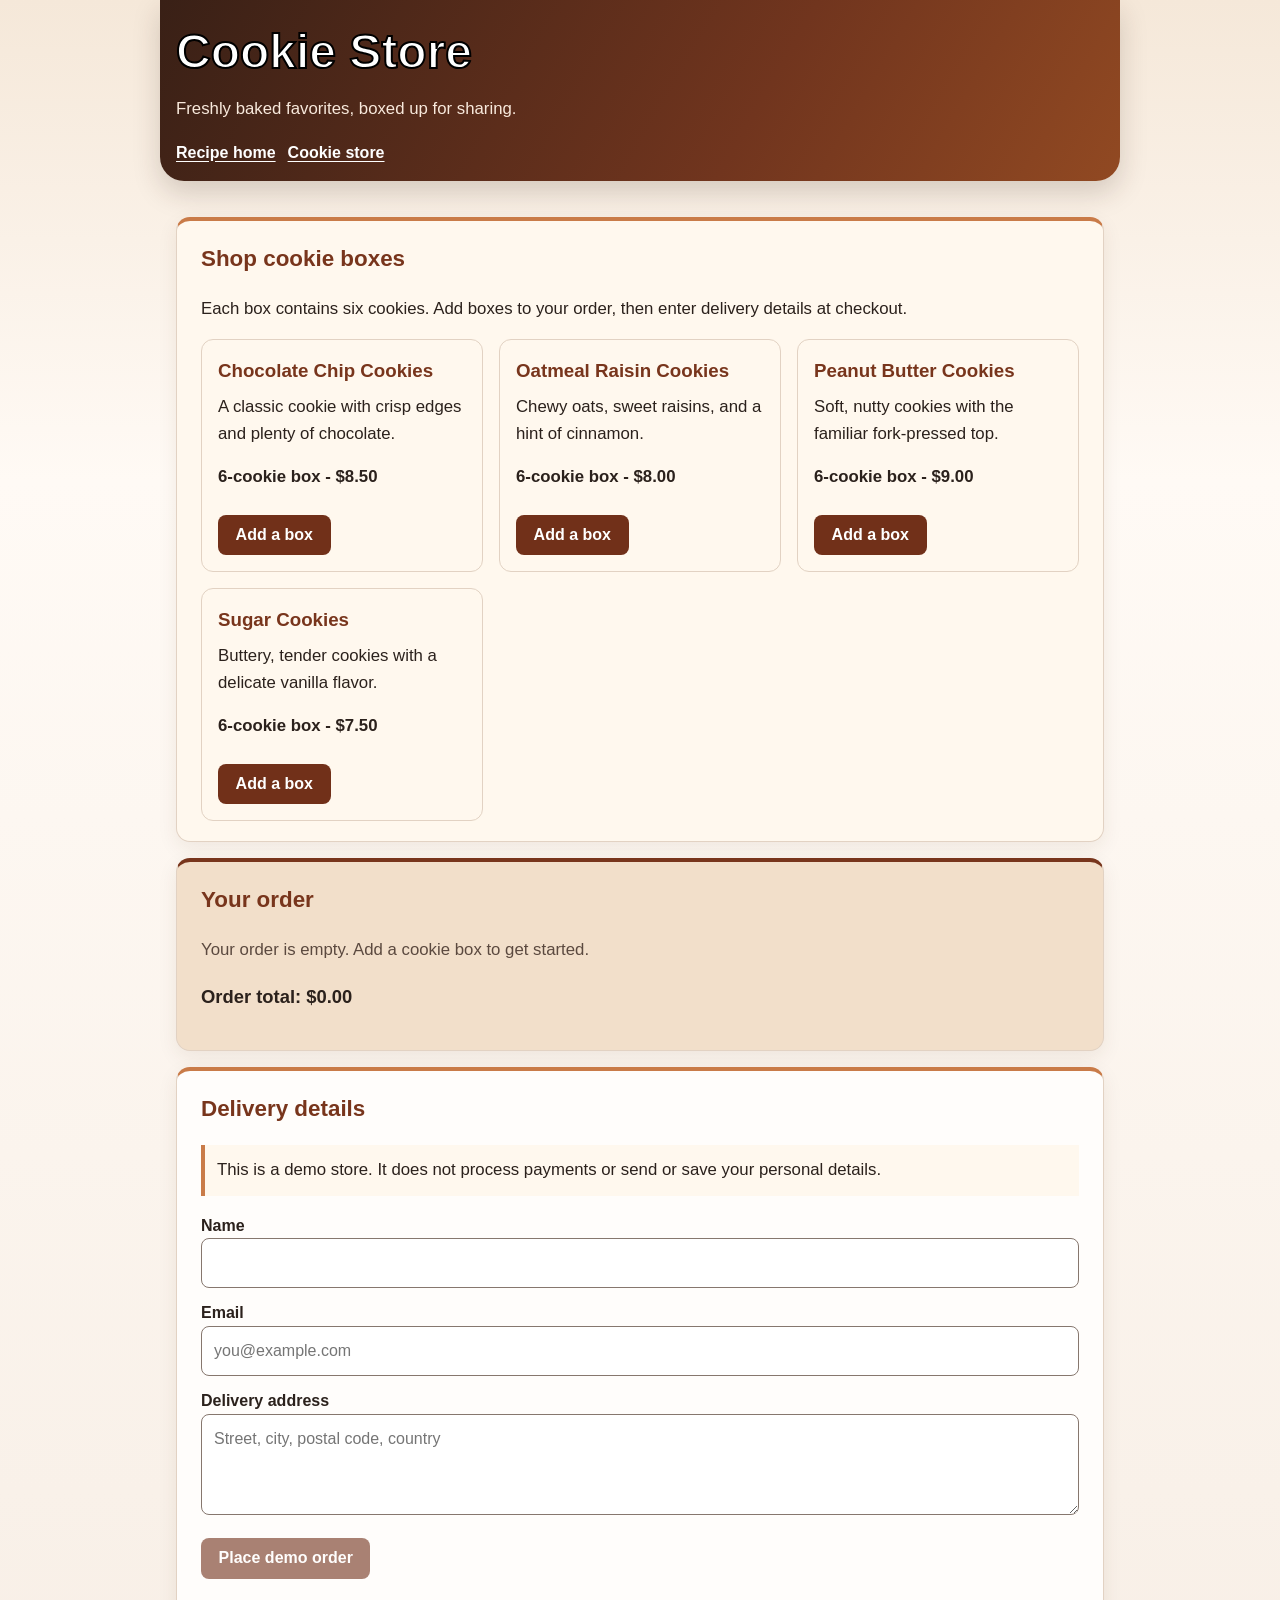
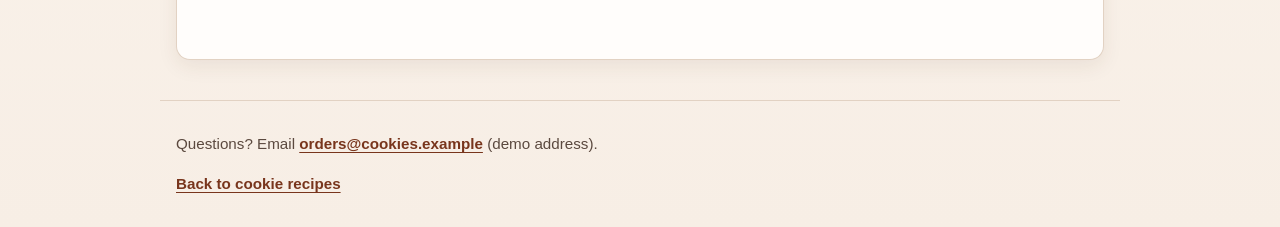
==== cookie-store.html @ 81a01068 "Added a cookie storee" ====
<!DOCTYPE html>
<html lang="en">
<head>
  <!-- Set the page encoding, responsive layout, and browser tab title. -->
  <meta charset="UTF-8">
  <meta name="viewport" content="width=device-width, initial-scale=1">
  <title>Cookie Store</title>
  <link rel="icon" href="data:,">
  <!-- Reuse the site's shared colors, cards, and controls. -->
  <link rel="stylesheet" href="style.css">
</head>
<body>
  <!-- Let keyboard users skip directly to the store content. -->
  <a class="skip-link" href="#main">Skip to the main content</a>

  <!-- Identify the store and let visitors move between pages. -->
  <header>
    <h1>Cookie Store</h1>
    <p class="note">Freshly baked favorites, boxed up for sharing.</p>
    <nav class="site-nav" aria-label="Main navigation">
      <a href="index.html">Recipe home</a>
      <a href="cookie-store.html" aria-current="page">Cookie store</a>
    </nav>
  </header>

  <!-- Show the products, current order, and demo checkout form. -->
  <main id="main">
    <!-- JavaScript fills this area with the cookie products and prices. -->
    <section class="card" aria-labelledby="products-title">
      <h2 id="products-title">Shop cookie boxes</h2>
      <p>Each box contains six cookies. Add boxes to your order, then enter delivery details at checkout.</p>
      <div id="product-list" class="store-products"></div>
    </section>

    <!-- Display selected boxes, quantity controls, and the running total. -->
    <section class="card" aria-labelledby="order-title">
      <h2 id="order-title">Your order</h2>
      <p id="cart-empty" class="note">Your order is empty. Add a cookie box to get started.</p>
      <ul id="cart-items" class="store-cart" aria-label="Items in your order" hidden></ul>
      <p id="cart-total" class="store-total">Order total: $0.00</p>
    </section>

    <!-- Collect delivery details locally; this demo does not submit them. -->
    <section class="card" aria-labelledby="checkout-title">
      <h2 id="checkout-title">Delivery details</h2>
      <p class="store-disclaimer">This is a demo store. It does not process payments or send or save your personal details.</p>
      <form id="checkout-form" class="store-form">
        <label for="customer-name">Name</label>
        <input id="customer-name" name="name" autocomplete="name" required>

        <label for="customer-email">Email</label>
        <input id="customer-email" name="email" type="email" autocomplete="email" placeholder="you@example.com" required>

        <label for="delivery-address">Delivery address</label>
        <textarea id="delivery-address" name="address" autocomplete="street-address" rows="3" placeholder="Street, city, postal code, country" required></textarea>

        <button id="place-order" type="submit" disabled>Place demo order</button>
      </form>
      <p id="checkout-status" class="status" role="status" aria-live="polite"></p>
    </section>
  </main>

  <!-- Provide a demo contact address and a return link. -->
  <footer>
    <p>Questions? Email <a href="mailto:orders@cookies.example">orders@cookies.example</a> (demo address).</p>
    <p><a href="index.html">Back to cookie recipes</a></p>
  </footer>

  <!-- Load the product catalog, cart controls, and demo checkout behavior. -->
  <script type="module" src="cookie-store.js"></script>
</body>
</html>
---- style.css ----
:root {
  --text: #2b211c;
  --muted: #5b493f;
  --accent: #78351c;
  --border: #e2d2c3;
  --ok: #1e6b3a;
  --error: #a4161a;
  --focus: #174ea6;
}

* {
  box-sizing: border-box;
}

body {
  margin: 0;
  font-family: Arial, Helvetica, sans-serif;
  color: var(--text);
  line-height: 1.6;
  background: linear-gradient(180deg, #f5e8d9 0, #fffaf5 30rem, #f7eee5 100%);
}

header,
main,
footer {
  max-width: 960px;
  margin: 0 auto;
  padding: 1rem;
}

h1 {
  margin: 0.5rem 0;
  font-size: clamp(2rem, 5vw, 3rem);
  line-height: 1.15;
  color: #fff;
  -webkit-text-stroke: 2px #000000;
}

h2 {
  margin-top: 0;
  font-size: 1.4rem;
  color: var(--accent);
}

.note,
footer {
  color: var(--muted);
}

header {
  color: #fff;
  background: linear-gradient(120deg, #392016, #71351e 62%, #914922);
  border-radius: 0 0 1.5rem 1.5rem;
  box-shadow: 0 0.75rem 1.75rem rgb(57 32 22 / 18%);
  margin-bottom: 1.25rem;
}

header .note {
  color: #f8e9dc;
}

/* Keep navigation links together and readable in the dark page header. */
.site-nav {
  display: flex;
  flex-wrap: wrap;
  gap: 0.75rem;
  margin-top: 0.75rem;
}

.site-nav a {
  color: #fff;
}

a {
  color: var(--accent);
  font-weight: 600;
  text-underline-offset: 0.18em;
}

a:hover {
  color: #51200f;
}

.card {
  background: #fffdfb;
  border: 1px solid var(--border);
  border-top: 4px solid #c97b48;
  border-radius: 14px;
  padding: 1.25rem 1.5rem;
  box-shadow: 0 0.4rem 1.25rem rgb(73 45 29 / 8%);
  transition: box-shadow 180ms ease, border-color 180ms ease;
}

.card:hover,
.card:focus-within {
  border-color: #c99a78;
  box-shadow: 0 0.65rem 1.5rem rgb(73 45 29 / 14%);
}

main > .card:first-child {
  background: #fff8ee;
}

main > .card:nth-of-type(2) {
  background: #f2dfca;
  border-top-color: var(--accent);
}

label {
  display: block;
  margin-top: 0.75rem;
  font-weight: 700;
}

#cookie-type,
#quantity {
  width: 100%;
  padding: 0.7rem 0.75rem;
  font-size: 1rem;
  color: var(--text);
  border: 1px solid #86776e;
  border-radius: 8px;
  background: #fff;
}

@supports (appearance: base-select) {
  #cookie-type {
    appearance: base-select;
  }

  #cookie-type::picker(select) {
    appearance: base-select;
    border: 1px solid #86776e;
    border-radius: 12px;
    overflow: clip;
  }
}

/* Emphasize the single instruction currently shown in the procedure card. */
.procedure-step {
  padding: 1rem;
  background: #fff8ee;
  border-left: 4px solid #c97b48;
  border-radius: 0 10px 10px 0;
}

/* Arrange product cards in responsive columns. */
.store-products {
  display: grid;
  grid-template-columns: repeat(auto-fit, minmax(min(100%, 220px), 1fr));
  gap: 1rem;
}

.store-product {
  display: flex;
  flex-direction: column;
  align-items: flex-start;
  padding: 1rem;
  background: #fff8ee;
  border: 1px solid var(--border);
  border-radius: 12px;
}

.store-product h3 {
  margin: 0;
  color: var(--accent);
}

.store-product p {
  margin: 0.5rem 0;
}

.store-product-price {
  font-weight: 700;
}

/* Style the selected order and its quantity controls. */
.store-cart {
  padding: 0;
  list-style: none;
}

.store-cart-item {
  display: flex;
  align-items: center;
  justify-content: space-between;
  gap: 1rem;
  padding: 0.75rem 0;
  border-bottom: 1px solid var(--border);
}

.store-quantity-controls {
  display: flex;
  align-items: center;
  gap: 0.5rem;
}

.store-quantity-controls button {
  min-width: 2.5rem;
  margin-top: 0;
  padding: 0.35rem 0.65rem;
}

.store-total {
  font-weight: 700;
  font-size: 1.15rem;
}

/* Visually distinguish the checkout privacy notice. */
.store-disclaimer {
  padding: 0.75rem;
  background: #fff8ee;
  border-left: 4px solid #c97b48;
}

/* Make checkout fields match the rest of the site's form controls. */
.store-form input,
.store-form textarea {
  width: 100%;
  padding: 0.7rem 0.75rem;
  color: var(--text);
  font: inherit;
  border: 1px solid #86776e;
  border-radius: 8px;
  background: #fff;
}

.store-form textarea {
  resize: vertical;
}

button:disabled {
  opacity: 0.6;
  cursor: not-allowed;
}

button {
  margin-top: 1rem;
  padding: 0.7rem 1.1rem;
  color: #fff;
  background: #713019;
  border: 0;
  border-radius: 8px;
  font-size: 1rem;
  font-weight: 700;
  cursor: pointer;
  transition: background-color 180ms ease, box-shadow 180ms ease;
}

button:hover {
  background: #51200f;
  box-shadow: 0 0.25rem 0.65rem rgb(57 32 22 / 22%);
}

button:active {
  background: #3b190e;
}

.faq-item + .faq-item {
  border-top: 1px solid var(--border);
}

.faq-item summary {
  display: flex;
  align-items: center;
  justify-content: space-between;
  gap: 1rem;
  padding: 0.9rem 0;
  cursor: pointer;
  list-style: none;
}

.faq-item summary::-webkit-details-marker {
  display: none;
}

.faq-item summary::after {
  content: '+';
  color: var(--accent);
  font-size: 1.4rem;
  font-weight: bold;
}

.faq-item[open] summary::after {
  content: '-';
}

.faq-item p {
  margin: 0 0 1rem;
}

.faq-item summary:hover {
  color: #51200f;
}

html.scroll-reveal-enabled [data-scroll-reveal] {
  opacity: 0;
  transform: translateY(1.25rem);
  transition: opacity 600ms ease, transform 600ms ease;
}

html.scroll-reveal-enabled [data-scroll-reveal].is-visible {
  opacity: 1;
  transform: translateY(0);
}

@media (prefers-reduced-motion: reduce) {
  html.scroll-reveal-enabled [data-scroll-reveal] {
    opacity: 1;
    transform: none;
    transition: none;
  }
}

.skip-link {
  position: absolute;
  left: -999px;
}

.skip-link:focus {
  left: 1rem;
  top: 1rem;
  padding: 0.5rem;
  background: #fff;
}

a:focus-visible,
button:focus-visible,
input:focus-visible,
select:focus-visible,
.faq-item summary:focus-visible {
  outline: 3px solid var(--focus);
  outline-offset: 2px;
}

.status {
  min-height: 1.6em;
  font-weight: bold;
}

.status[data-kind='loading'],
.status[data-kind='empty'] {
  color: var(--muted);
}

.status[data-kind='ok'] {
  color: var(--ok);
}

.status[data-kind='error'] {
  color: var(--error);
}

.list {
  padding-left: 1.2rem;
}

.card + .card { margin-top: 1rem; }
#question { width: 100%; max-width: 32rem; }

p {
  font-family: inherit;
  font-size: 1.05rem;
}

footer {
  margin-top: 1.5rem;
  border-top: 1px solid var(--border);
}

footer p {
  font-size: 0.95rem;
}

@media (prefers-reduced-motion: reduce) {
  .card,
  button {
    transition: none;
  }
}
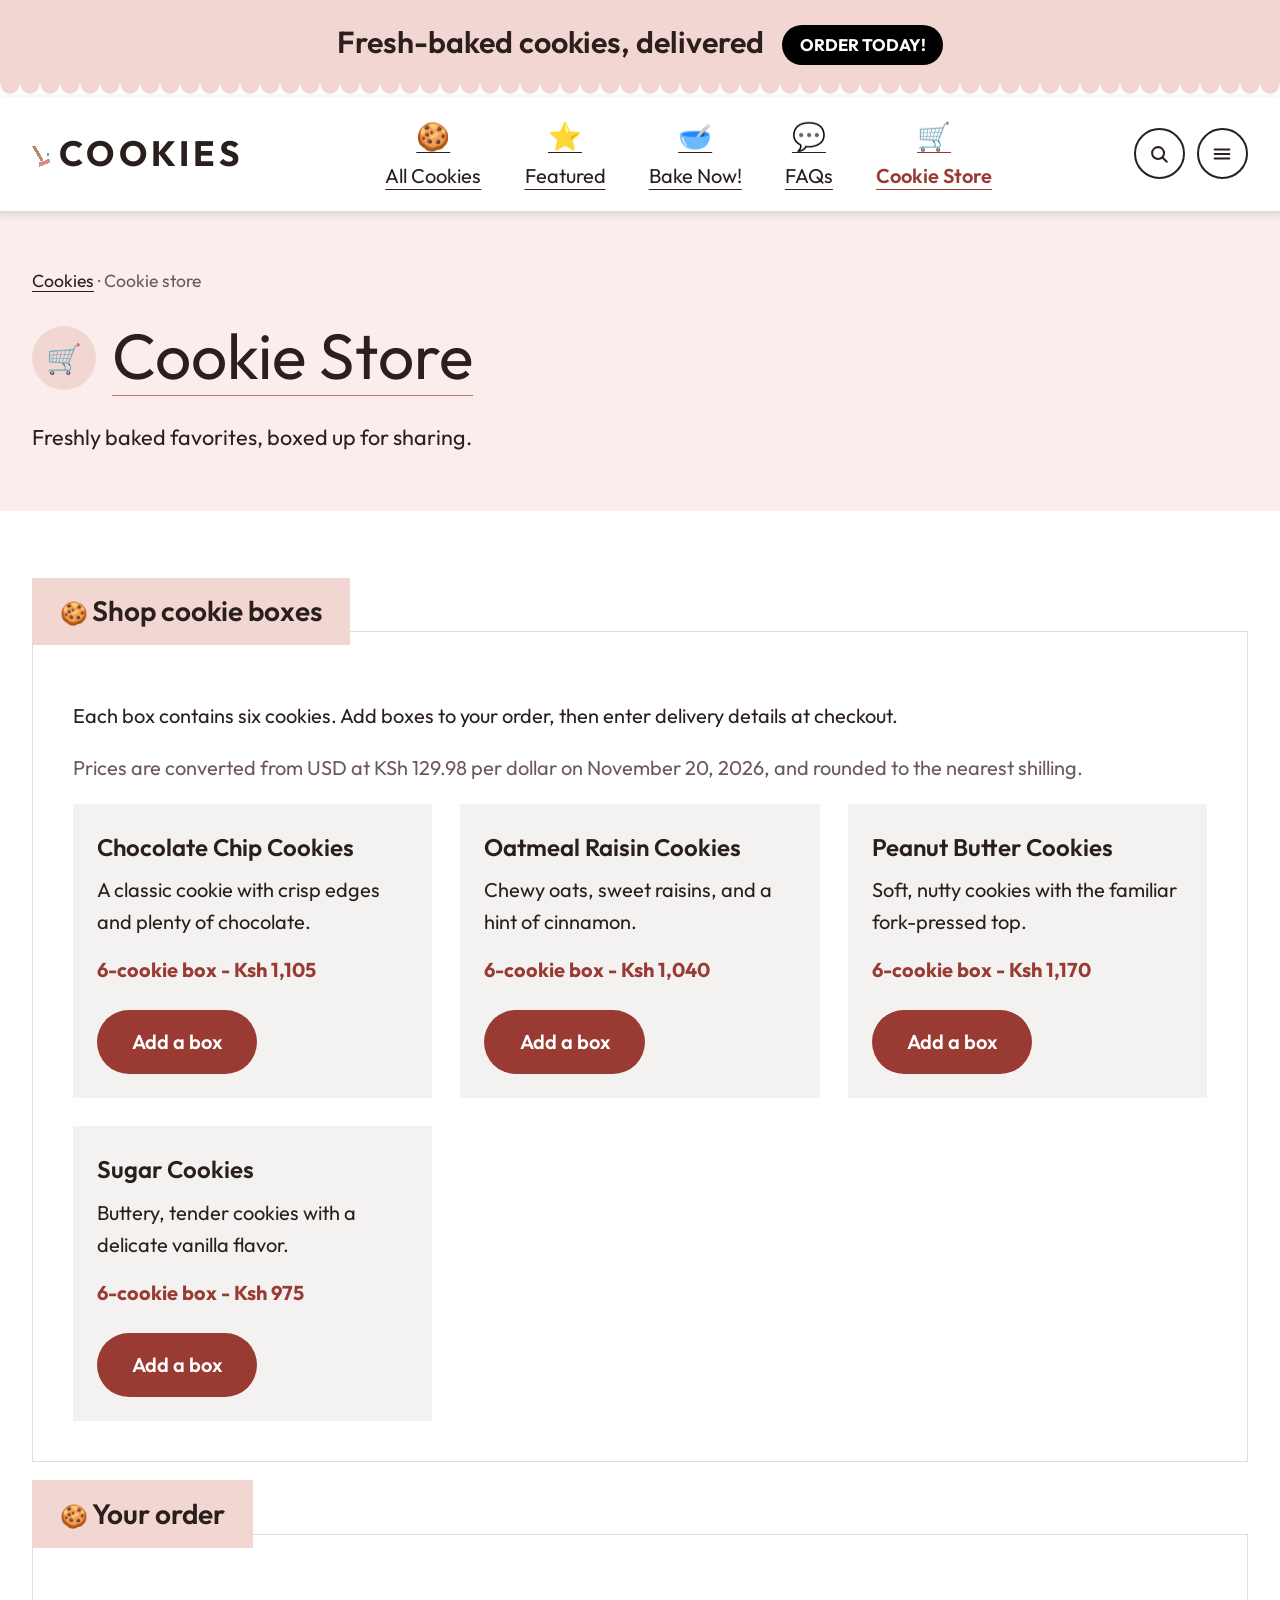
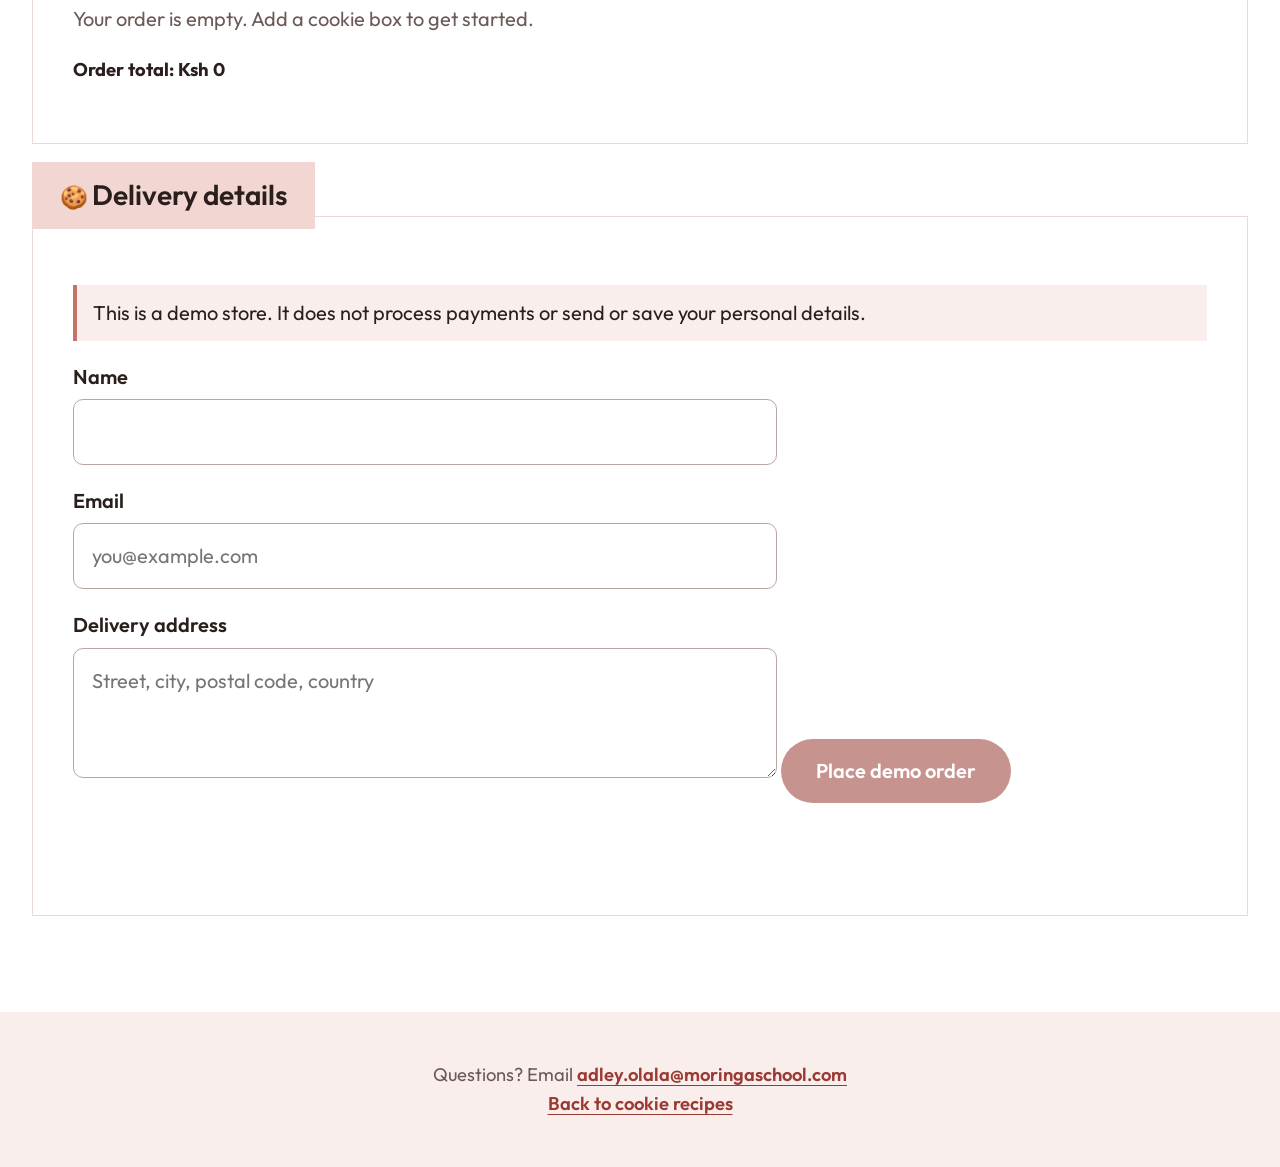
==== commit 757ef3ea: "New design" ====
--- a/cookie-store.html
+++ b/cookie-store.html
@@ -6,21 +6,56 @@
   <meta name="viewport" content="width=device-width, initial-scale=1">
   <title>Cookie Store</title>
   <link rel="icon" href="data:,">
-  <!-- Reuse the site's shared colors, cards, and controls. -->
+  <!-- Load the Outfit font and reuse the site's shared colors, cards, and controls. -->
+  <link rel="preconnect" href="https://fonts.googleapis.com">
+  <link rel="preconnect" href="https://fonts.gstatic.com" crossorigin>
+  <link href="https://fonts.googleapis.com/css2?family=Outfit:wght@400;600;700&display=swap" rel="stylesheet">
   <link rel="stylesheet" href="style.css">
 </head>
 <body>
   <!-- Let keyboard users skip directly to the store content. -->
   <a class="skip-link" href="#main">Skip to the main content</a>
 
-  <!-- Identify the store and let visitors move between pages. -->
-  <header>
-    <h1>Cookie Store</h1>
-    <p class="note">Freshly baked favorites, boxed up for sharing.</p>
-    <nav class="site-nav" aria-label="Main navigation">
-      <a href="index.html">Recipe home</a>
-      <a href="cookie-store.html" aria-current="page">Cookie store</a>
-    </nav>
+  <!-- Announce the store in a pink promo bar. -->
+  <div class="promo">
+    <span>Fresh-baked cookies, delivered</span>
+    <a href="#products-title">ORDER TODAY!</a>
+  </div>
+
+  <header class="site-header">
+    <!-- Brand, main navigation, and search/menu buttons on one bar. -->
+    <div class="topbar">
+      <a class="brand" href="index.html">COOKIES</a>
+      <ul class="nav">
+        <li class="nav-item"><a class="nav-link" href="index.html">All Cookies</a></li>
+        <li class="nav-item"><a class="nav-link" href="index.html#featured">Featured</a></li>
+        <li class="nav-item"><a class="nav-link" href="index.html#bake-now">Bake Now!</a></li>
+        <li class="nav-item"><a class="nav-link" href="index.html#faq">FAQs</a></li>
+        <li class="nav-item"><a class="nav-link active" aria-current="page" href="cookie-store.html">Cookie Store</a></li>
+      </ul>
+      <div class="icon-buttons">
+        <button class="icon-btn" type="button" aria-label="Search">
+          <svg viewBox="0 0 24 24" width="22" height="22" fill="none" stroke="currentColor" stroke-width="2.2" stroke-linecap="round" aria-hidden="true"><circle cx="11" cy="11" r="6.5"/><path d="M16 16l4.5 4.5"/></svg>
+        </button>
+        <button class="icon-btn" type="button" aria-label="Menu">
+          <svg viewBox="0 0 24 24" width="22" height="22" fill="none" stroke="currentColor" stroke-width="2.2" stroke-linecap="round" aria-hidden="true"><path d="M4 7h16M4 12h16M4 17h16"/></svg>
+        </button>
+      </div>
+    </div>
+
+    <!-- Identify the store. -->
+    <div class="hero">
+      <div class="hero-inner hero-inner--simple">
+        <div class="hero-text">
+          <p class="crumbs"><a href="index.html">Cookies</a> · Cookie store</p>
+          <div class="title-row">
+            <span class="title-icon" aria-hidden="true">🛒</span>
+            <h1>Cookie Store</h1>
+          </div>
+          <p class="note">Freshly baked favorites, boxed up for sharing.</p>
+        </div>
+      </div>
+    </div>
   </header>
 
   <!-- Show the products, current order, and demo checkout form. -->
@@ -29,6 +64,7 @@
     <section class="card" aria-labelledby="products-title">
       <h2 id="products-title">Shop cookie boxes</h2>
       <p>Each box contains six cookies. Add boxes to your order, then enter delivery details at checkout.</p>
+      <p class="note">Prices are converted from USD at KSh 129.98 per dollar on November 20, 2026, and rounded to the nearest shilling.</p>
       <div id="product-list" class="store-products"></div>
     </section>
 
@@ -37,7 +73,7 @@
       <h2 id="order-title">Your order</h2>
       <p id="cart-empty" class="note">Your order is empty. Add a cookie box to get started.</p>
       <ul id="cart-items" class="store-cart" aria-label="Items in your order" hidden></ul>
-      <p id="cart-total" class="store-total">Order total: $0.00</p>
+      <p id="cart-total" class="store-total">Order total: KSh 0</p>
     </section>
 
     <!-- Collect delivery details locally; this demo does not submit them. -->
@@ -62,11 +98,11 @@
 
   <!-- Provide a demo contact address and a return link. -->
   <footer>
-    <p>Questions? Email <a href="mailto:orders@cookies.example">orders@cookies.example</a> (demo address).</p>
+    <p>Questions? Email <a href="mailto:orders@cookies.example">adley.olala@moringaschool.com</a></p>
     <p><a href="index.html">Back to cookie recipes</a></p>
   </footer>
 
   <!-- Load the product catalog, cart controls, and demo checkout behavior. -->
   <script type="module" src="cookie-store.js"></script>
 </body>
-</html>
+</html>
--- a/style.css
+++ b/style.css
@@ -1,380 +1,507 @@
+/* ---------- Tokens ---------- */
 :root {
-  --text: #2b211c;
-  --muted: #5b493f;
-  --accent: #78351c;
-  --border: #e2d2c3;
+  --ink: #2a1f1d;
+  --muted: #6b5a57;
+  --blush: #f2d6d2;      /* promo bar + accents */
+  --blush-soft: #f9eeec; /* hero + page tint */
+  --rose: #c4736b;       /* icons, bullets */
+  --berry: #9a3b33;      /* links + headings accent */
+  --berry-dark: #6f2620;
+  --card: #f4f2f1;       /* soft grey recipe cards */
+  --line: #ead9d6;
   --ok: #1e6b3a;
   --error: #a4161a;
   --focus: #174ea6;
-}
-
-* {
-  box-sizing: border-box;
-}
+  --font: "Outfit", "Segoe UI", Arial, sans-serif;
+}
+
+* { box-sizing: border-box; }
+html { scroll-behavior: smooth; scroll-padding-top: 6rem; }
 
 body {
   margin: 0;
-  font-family: Arial, Helvetica, sans-serif;
-  color: var(--text);
+  font-family: var(--font);
+  font-size: 1.25rem;
   line-height: 1.6;
-  background: linear-gradient(180deg, #f5e8d9 0, #fffaf5 30rem, #f7eee5 100%);
-}
-
-header,
-main,
-footer {
-  max-width: 960px;
+  color: var(--ink);
+  background: #fff;
+}
+
+p { font-family: inherit; font-size: 1.25rem; }
+a { color: var(--berry); font-weight: 600; text-underline-offset: 0.2em; }
+a:hover { color: var(--berry-dark); }
+
+/* ---------- Promo bar with scalloped edge ---------- */
+.promo {
+  position: relative;
+  padding: 1.1rem 1rem 1.9rem;
+  text-align: center;
+  background: var(--blush);
+  font-size: 1.9rem;
+  font-weight: 600;
+}
+.promo::after {
+  content: "";
+  position: absolute;
+  left: 0; right: 0; bottom: -1px;
+  height: 14px;
+  background:
+    radial-gradient(circle at 10px 0, transparent 9px, #fff 10px) 0 0 / 20px 14px repeat-x;
+}
+.promo span { margin-right: 0.75rem; }
+.promo a {
+  display: inline-block;
+  padding: 0.4rem 1.1rem;
+  color: #fff;
+  background: #000;
+  border-radius: 999px;
+  font-size: 1.05rem;
+  font-weight: 700;
+  text-decoration: none;
+  vertical-align: middle;
+}
+.promo a:hover { background: var(--berry-dark); color: #fff; }
+
+/* ---------- Header + navigation ---------- */
+.site-header { background: #fff; }
+.site-header .topbar { position: relative; }
+
+.topbar {
+  display: flex;
+  align-items: center;
+  justify-content: space-between;
+  gap: 1.5rem;
+  flex-wrap: wrap;
+  max-width: 1500px;
   margin: 0 auto;
-  padding: 1rem;
-}
-
-h1 {
-  margin: 0.5rem 0;
-  font-size: clamp(2rem, 5vw, 3rem);
-  line-height: 1.15;
-  color: #fff;
-  -webkit-text-stroke: 2px #000000;
-}
-
-h2 {
-  margin-top: 0;
-  font-size: 1.4rem;
-  color: var(--accent);
-}
-
-.note,
-footer {
-  color: var(--muted);
-}
-
-header {
-  color: #fff;
-  background: linear-gradient(120deg, #392016, #71351e 62%, #914922);
-  border-radius: 0 0 1.5rem 1.5rem;
-  box-shadow: 0 0.75rem 1.75rem rgb(57 32 22 / 18%);
-  margin-bottom: 1.25rem;
-}
-
-header .note {
-  color: #f8e9dc;
-}
-
-/* Keep navigation links together and readable in the dark page header. */
-.site-nav {
+  padding: 1.1rem 2rem;
+}
+
+.brand {
+  font-size: 2.2rem;
+  font-weight: 700;
+  letter-spacing: 0.12em;
+  color: var(--ink);
+  text-decoration: none;
+  white-space: nowrap;
+}
+.brand::before {
+  content: "";
+  display: inline-block;
+  width: 1.1rem; height: 1.6rem;
+  margin-right: 0.6rem;
+  vertical-align: -0.3rem;
+  background:
+    linear-gradient(60deg, transparent 44%, #b98a62 44% 62%, transparent 62%) 0 0 / 60% 60% no-repeat,
+    linear-gradient(-20deg, transparent 40%, #d98c85 40% 60%, transparent 60%) 100% 100% / 60% 70% no-repeat,
+    linear-gradient(0deg, transparent 20%, #5ab0a8 20% 40%, transparent 40%) 100% 0 / 12% 50% no-repeat;
+}
+.brand:hover { color: var(--berry); }
+
+.site-header .nav {
   display: flex;
   flex-wrap: wrap;
-  gap: 0.75rem;
-  margin-top: 0.75rem;
-}
-
-.site-nav a {
-  color: #fff;
-}
-
-a {
-  color: var(--accent);
+  align-items: center;
+  gap: 0.5rem 2.5rem;
+  margin: 0;
+  padding: 0;
+  list-style: none;
+}
+.site-header .nav .nav-item { margin: 0; }
+.site-header .nav .nav-link {
+  display: block;
+  padding: 0.25rem 0.1rem;
+  color: var(--ink);
+  font-size: 1.25rem;
+  font-weight: 400;
+  text-decoration: underline;
+  text-decoration-thickness: 1px;
+  text-underline-offset: 0.3em;
+}
+.site-header .nav .nav-link:hover,
+.site-header .nav .nav-link.active {
+  color: var(--berry);
   font-weight: 600;
-  text-underline-offset: 0.18em;
-}
-
-a:hover {
-  color: #51200f;
-}
-
+}
+/* small round icon above each link, like a category tab */
+.site-header .nav .nav-link::before {
+  display: block;
+  margin-bottom: 0.1rem;
+  text-align: center;
+  font-size: 1.7rem;
+  text-decoration: none;
+}
+.site-header .nav li:nth-child(1) .nav-link::before { content: "🍪"; }
+.site-header .nav li:nth-child(2) .nav-link::before { content: "⭐"; }
+.site-header .nav li:nth-child(3) .nav-link::before { content: "🥣"; }
+.site-header .nav li:nth-child(4) .nav-link::before { content: "💬"; }
+
+
+/* ---------- Hero ---------- */
+.hero {
+  background: var(--blush-soft);
+  box-shadow: inset 0 0.6rem 0.8rem -0.6rem rgb(0 0 0 / 8%);
+}
+.hero-inner {
+  display: grid;
+  grid-template-columns: 1.15fr 1fr;
+  align-items: center;
+  gap: 3rem;
+  max-width: 1500px;
+  margin: 0 auto;
+  padding: 3.5rem 2rem 4.5rem;
+  text-align: left;
+}
+
+.crumbs { margin: 0 0 1.5rem; font-size: 1.1rem; color: var(--muted); }
+.crumbs a { color: var(--ink); font-weight: 400; }
+
+h1 {
+  display: inline-block;
+  margin: 0 0 1.5rem;
+  padding-bottom: 0.2rem;
+  font-size: clamp(2.6rem, 5vw, 4rem);
+  font-weight: 400;
+  line-height: 1.15;
+  color: var(--ink);
+  border-bottom: 1px solid var(--rose);
+  -webkit-text-stroke: 0;
+}
+.hero .note { max-width: 46rem; margin: 0; font-size: 1.35rem; color: var(--ink); }
+
+
+/* ---------- Main content ---------- */
+main {
+  max-width: 1500px;
+  margin: 0 auto;
+  padding: 3rem 2rem 1rem;
+}
+
+h2 {
+  margin: 0 0 0.75rem;
+  font-size: 2rem;
+  font-weight: 600;
+  color: var(--ink);
+}
+.note { color: var(--muted); }
+
+/* Section card with a pink "tab" title, like the Most Popular block */
 .card {
-  background: #fffdfb;
-  border: 1px solid var(--border);
-  border-top: 4px solid #c97b48;
-  border-radius: 14px;
-  padding: 1.25rem 1.5rem;
-  box-shadow: 0 0.4rem 1.25rem rgb(73 45 29 / 8%);
-  transition: box-shadow 180ms ease, border-color 180ms ease;
-}
-
-.card:hover,
-.card:focus-within {
-  border-color: #c99a78;
-  box-shadow: 0 0.65rem 1.5rem rgb(73 45 29 / 14%);
-}
-
-main > .card:first-child {
-  background: #fff8ee;
-}
-
-main > .card:nth-of-type(2) {
-  background: #f2dfca;
-  border-top-color: var(--accent);
-}
-
-label {
+  position: relative;
+  margin-top: 4.5rem;
+  padding: 3rem 2.5rem 2.5rem;
+  background: #fff;
+  border: 1px solid var(--line);
+}
+.card > h2:first-child {
+  position: absolute;
+  left: -1px;
+  top: -3.4rem;
+  margin: 0;
+  padding: 0.7rem 1.75rem;
+  background: var(--blush);
+  font-size: 1.75rem;
+}
+.card > h2:first-child::before { content: "🍪 "; font-size: 1.4rem; }
+.card:hover, .card:focus-within { border-color: #d9aaa4; }
+
+#welcome { background: var(--blush-soft); }
+#featured p { max-width: 60rem; }
+
+/* ---------- Items list: tiles like recipe cards ---------- */
+.list {
+  margin: 1rem 0 0;
+  padding: 0;
+  list-style: none;
+  display: grid;
+  grid-template-columns: repeat(auto-fill, minmax(260px, 1fr));
+  gap: 1.75rem;
+}
+.list > li {
   display: block;
-  margin-top: 0.75rem;
-  font-weight: 700;
-}
+  min-height: 12rem;
+  padding: 7.5rem 1.5rem 1.5rem;
+  background: linear-gradient(180deg, #ecc9a0 0 6.5rem, var(--card) 6.5rem);
+  font-size: 1.4rem;
+  line-height: 1.3;
+}
+.list > li::before { content: none; }
+
+/* ---------- Forms ---------- */
+label { display: block; margin-top: 1.25rem; margin-bottom: 0.4rem; font-size: 1.25rem; font-weight: 600; }
 
 #cookie-type,
-#quantity {
+#quantity,
+.store-form input,
+.store-form textarea {
   width: 100%;
-  padding: 0.7rem 0.75rem;
-  font-size: 1rem;
-  color: var(--text);
-  border: 1px solid #86776e;
-  border-radius: 8px;
+  max-width: 44rem;
+  padding: 1rem 1.1rem;
+  font: inherit;
+  color: var(--ink);
   background: #fff;
-}
+  border: 1px solid #b9a7a3;
+  border-radius: 10px;
+}
+.store-form textarea { resize: vertical; }
 
 @supports (appearance: base-select) {
-  #cookie-type {
-    appearance: base-select;
-  }
-
+  #cookie-type { appearance: base-select; }
   #cookie-type::picker(select) {
     appearance: base-select;
-    border: 1px solid #86776e;
+    border: 1px solid #b9a7a3;
     border-radius: 12px;
     overflow: clip;
   }
 }
 
-/* Emphasize the single instruction currently shown in the procedure card. */
+button {
+  margin-top: 1rem;
+  padding: 1rem 2.2rem;
+  font: inherit;
+  font-size: 1.25rem;
+  font-weight: 600;
+  color: #fff;
+  background: var(--berry);
+  border: 0;
+  border-radius: 999px;
+  cursor: pointer;
+  transition: background-color 160ms ease;
+}
+button:hover { background: var(--berry-dark); }
+button:active { background: #54191a; }
+button:disabled { opacity: 0.55; cursor: not-allowed; }
+
+/* ---------- Procedure ---------- */
 .procedure-step {
-  padding: 1rem;
-  background: #fff8ee;
-  border-left: 4px solid #c97b48;
-  border-radius: 0 10px 10px 0;
-}
-
-/* Arrange product cards in responsive columns. */
+  padding: 1.5rem 2rem;
+  font-size: 1.4rem;
+  background: var(--card);
+  border-left: 4px solid var(--rose);
+  border-radius: 0 12px 12px 0;
+}
+
+/* ---------- FAQ ---------- */
+.faq-item + .faq-item { border-top: 1px solid var(--line); }
+.faq-item summary {
+  display: flex;
+  align-items: center;
+  justify-content: space-between;
+  gap: 1rem;
+  padding: 1.3rem 0;
+  font-size: 1.35rem;
+  cursor: pointer;
+  list-style: none;
+}
+.faq-item summary::-webkit-details-marker { display: none; }
+.faq-item summary::after { content: "+"; color: var(--berry); font-size: 1.5rem; }
+.faq-item[open] summary::after { content: "–"; }
+.faq-item summary:hover { color: var(--berry); }
+.faq-item p { margin: 0 0 1rem; }
+
+/* ---------- Store (cookie-store.html) ---------- */
 .store-products {
   display: grid;
-  grid-template-columns: repeat(auto-fit, minmax(min(100%, 220px), 1fr));
-  gap: 1rem;
-}
-
+  grid-template-columns: repeat(auto-fit, minmax(min(100%, 280px), 1fr));
+  gap: 1.75rem;
+}
 .store-product {
   display: flex;
   flex-direction: column;
   align-items: flex-start;
-  padding: 1rem;
-  background: #fff8ee;
-  border: 1px solid var(--border);
-  border-radius: 12px;
-}
-
-.store-product h3 {
-  margin: 0;
-  color: var(--accent);
-}
-
-.store-product p {
-  margin: 0.5rem 0;
-}
-
-.store-product-price {
-  font-weight: 700;
-}
-
-/* Style the selected order and its quantity controls. */
-.store-cart {
-  padding: 0;
-  list-style: none;
-}
-
+  padding: 1.5rem;
+  background: var(--card);
+}
+.store-product h3 { margin: 0; font-size: 1.5rem; font-weight: 600; }
+.store-product p { margin: 0.5rem 0; }
+.store-product-price { font-weight: 700; color: var(--berry); }
+.store-cart { padding: 0; list-style: none; }
 .store-cart-item {
   display: flex;
   align-items: center;
   justify-content: space-between;
   gap: 1rem;
   padding: 0.75rem 0;
-  border-bottom: 1px solid var(--border);
-}
-
-.store-quantity-controls {
-  display: flex;
-  align-items: center;
-  gap: 0.5rem;
-}
-
-.store-quantity-controls button {
-  min-width: 2.5rem;
-  margin-top: 0;
-  padding: 0.35rem 0.65rem;
-}
-
-.store-total {
-  font-weight: 700;
-  font-size: 1.15rem;
-}
-
-/* Visually distinguish the checkout privacy notice. */
+  border-bottom: 1px solid var(--line);
+}
+.store-quantity-controls { display: flex; align-items: center; gap: 0.5rem; }
+.store-quantity-controls button { min-width: 2.5rem; margin-top: 0; padding: 0.35rem 0.7rem; }
+.store-total { font-weight: 700; font-size: 1.15rem; }
 .store-disclaimer {
-  padding: 0.75rem;
-  background: #fff8ee;
-  border-left: 4px solid #c97b48;
-}
-
-/* Make checkout fields match the rest of the site's form controls. */
-.store-form input,
-.store-form textarea {
-  width: 100%;
-  padding: 0.7rem 0.75rem;
-  color: var(--text);
-  font: inherit;
-  border: 1px solid #86776e;
-  border-radius: 8px;
-  background: #fff;
-}
-
-.store-form textarea {
-  resize: vertical;
-}
-
-button:disabled {
-  opacity: 0.6;
-  cursor: not-allowed;
-}
-
-button {
-  margin-top: 1rem;
-  padding: 0.7rem 1.1rem;
-  color: #fff;
-  background: #713019;
-  border: 0;
-  border-radius: 8px;
-  font-size: 1rem;
-  font-weight: 700;
-  cursor: pointer;
-  transition: background-color 180ms ease, box-shadow 180ms ease;
-}
-
-button:hover {
-  background: #51200f;
-  box-shadow: 0 0.25rem 0.65rem rgb(57 32 22 / 22%);
-}
-
-button:active {
-  background: #3b190e;
-}
-
-.faq-item + .faq-item {
-  border-top: 1px solid var(--border);
-}
-
-.faq-item summary {
-  display: flex;
-  align-items: center;
-  justify-content: space-between;
-  gap: 1rem;
-  padding: 0.9rem 0;
-  cursor: pointer;
-  list-style: none;
-}
-
-.faq-item summary::-webkit-details-marker {
-  display: none;
-}
-
-.faq-item summary::after {
-  content: '+';
-  color: var(--accent);
-  font-size: 1.4rem;
-  font-weight: bold;
-}
-
-.faq-item[open] summary::after {
-  content: '-';
-}
-
-.faq-item p {
-  margin: 0 0 1rem;
-}
-
-.faq-item summary:hover {
-  color: #51200f;
+  padding: 0.75rem 1rem;
+  background: var(--blush-soft);
+  border-left: 4px solid var(--rose);
+}
+
+/* ---------- Status messages ---------- */
+.status { min-height: 1.6em; font-weight: 600; }
+.status[data-kind="loading"],
+.status[data-kind="empty"] { color: var(--muted); }
+.status[data-kind="ok"] { color: var(--ok); }
+.status[data-kind="error"] { color: var(--error); }
+
+/* ---------- Footer ---------- */
+footer {
+  margin-top: 5rem;
+  padding: 3rem 2rem;
+  text-align: center;
+  color: var(--muted);
+  background: var(--blush-soft);
+}
+footer p { margin: 0; font-size: 1.15rem; }
+
+/* ---------- Accessibility + motion ---------- */
+.skip-link { position: absolute; left: -999px; }
+.skip-link:focus { left: 1rem; top: 1rem; z-index: 10; padding: 0.5rem; background: #fff; }
+
+a:focus-visible, button:focus-visible, input:focus-visible,
+select:focus-visible, textarea:focus-visible, .faq-item summary:focus-visible {
+  outline: 3px solid var(--focus);
+  outline-offset: 2px;
 }
 
 html.scroll-reveal-enabled [data-scroll-reveal] {
   opacity: 0;
-  transform: translateY(1.25rem);
-  transition: opacity 600ms ease, transform 600ms ease;
-}
-
-html.scroll-reveal-enabled [data-scroll-reveal].is-visible {
-  opacity: 1;
-  transform: translateY(0);
-}
+  transform: translateY(1rem);
+  transition: opacity 500ms ease, transform 500ms ease;
+}
+html.scroll-reveal-enabled [data-scroll-reveal].is-visible { opacity: 1; transform: none; }
 
 @media (prefers-reduced-motion: reduce) {
-  html.scroll-reveal-enabled [data-scroll-reveal] {
-    opacity: 1;
-    transform: none;
-    transition: none;
-  }
-}
-
-.skip-link {
-  position: absolute;
-  left: -999px;
-}
-
-.skip-link:focus {
-  left: 1rem;
-  top: 1rem;
-  padding: 0.5rem;
+  html { scroll-behavior: auto; }
+  html.scroll-reveal-enabled [data-scroll-reveal] { opacity: 1; transform: none; transition: none; }
+  button { transition: none; }
+}
+
+/* ---------- Responsive ---------- */
+@media (max-width: 820px) {
+  .hero-inner { grid-template-columns: 1fr; padding: 2.5rem 1.25rem 3.5rem; }
+  .hero-photo { order: -1; }
+  main { padding-inline: 1.25rem; }
+  .card { padding: 2.5rem 1.25rem 1.5rem; }
+  .promo { font-size: 1.3rem; }
+  .topbar { justify-content: center; }
+  .site-header .nav { justify-content: center; }
+}
+
+/* ---------- Most Popular Cookies row ---------- */
+.popular { padding: 2.25rem 1.75rem 1.75rem; }
+.popular-grid {
+  display: grid;
+  grid-template-columns: repeat(6, minmax(0, 1fr));
+  gap: 1.5rem;
+  margin: 0;
+  padding: 0;
+  list-style: none;
+}
+.popular-card {
+  display: flex;
+  flex-direction: column;
+  height: 100%;
+  color: var(--ink);
+  background: var(--card);
+  font-weight: 400;
+  text-decoration: none;
+}
+.popular-card:hover .popular-title { color: var(--berry); }
+.popular-img {
+  display: block;
+  width: 100%;
+  aspect-ratio: 176 / 264;   /* tall portrait photo, like the reference */
+  background: #e8e2e0;       /* blank area: fill with your own photo */
+  overflow: hidden;
+}
+.popular-card img {
+  display: block;
+  width: 100%;
+  aspect-ratio: 176 / 264;
+  object-fit: cover;
+}
+.popular-card img + .popular-img { display: none; }
+.popular-title {
+  padding: 1.25rem 1.25rem 1.75rem;
+  font-size: 1.55rem;
+  font-weight: 400;
+  line-height: 1.25;
+}
+
+@media (max-width: 1250px) {
+  .popular-grid { grid-template-columns: repeat(3, minmax(0, 1fr)); }
+}
+@media (max-width: 640px) {
+  .popular-grid { grid-template-columns: repeat(2, minmax(0, 1fr)); gap: 1rem; }
+  .popular-title { font-size: 1.2rem; padding: 1rem; }
+}
+
+/* ---------- One-bar header: nav + round icon buttons ---------- */
+/* Full-width, non-sticky header (overrides any narrow header/footer/main rules in practice.css). */
+header.site-header {
+  position: static;
+  width: 100%;
+  max-width: none;
+  margin: 0;
+  padding: 0;
+  border: 0;
+  border-radius: 0;
+  box-shadow: none;
+  background: transparent;
+}
+footer { max-width: none; width: 100%; margin-left: 0; margin-right: 0; }
+.site-header .topbar {
+  max-width: none;
+  padding: 0.9rem max(2rem, calc((100% - 1500px) / 2 + 2rem));
   background: #fff;
-}
-
-a:focus-visible,
-button:focus-visible,
-input:focus-visible,
-select:focus-visible,
-.faq-item summary:focus-visible {
-  outline: 3px solid var(--focus);
-  outline-offset: 2px;
-}
-
-.status {
-  min-height: 1.6em;
-  font-weight: bold;
-}
-
-.status[data-kind='loading'],
-.status[data-kind='empty'] {
-  color: var(--muted);
-}
-
-.status[data-kind='ok'] {
-  color: var(--ok);
-}
-
-.status[data-kind='error'] {
-  color: var(--error);
-}
-
-.list {
-  padding-left: 1.2rem;
-}
-
-.card + .card { margin-top: 1rem; }
-#question { width: 100%; max-width: 32rem; }
-
-p {
-  font-family: inherit;
-  font-size: 1.05rem;
-}
-
-footer {
-  margin-top: 1.5rem;
-  border-top: 1px solid var(--border);
-}
-
-footer p {
-  font-size: 0.95rem;
-}
-
-@media (prefers-reduced-motion: reduce) {
-  .card,
-  button {
-    transition: none;
-  }
-}+  box-shadow: 0 2px 10px rgb(60 30 25 / 10%);
+}
+.icon-buttons { display: flex; gap: 0.75rem; }
+.icon-btn {
+  display: grid;
+  place-items: center;
+  width: 3.2rem;
+  height: 3.2rem;
+  margin: 0;
+  padding: 0;
+  color: var(--ink);
+  background: #fff;
+  border: 2px solid var(--ink);
+  border-radius: 50%;
+}
+.icon-btn:hover { color: #fff; background: var(--ink); }
+.site-header .nav li:nth-child(5) .nav-link::before { content: "🛒"; }
+
+/* ---------- Hero title row + tilted photo frame ---------- */
+.title-row { display: flex; align-items: center; gap: 1rem; margin-bottom: 1.5rem; }
+.title-row h1 { margin: 0; }
+.title-icon {
+  display: grid;
+  place-items: center;
+  flex: none;
+  width: 4rem;
+  height: 4rem;
+  font-size: 1.8rem;
+  background: var(--blush);
+  border-radius: 50%;
+}
+.hero-photo {
+  justify-self: center;
+  width: min(100%, 520px);
+  aspect-ratio: 1 / 1.03;
+  padding: 0.7rem;
+  background: #fff;
+  border-radius: 14px;
+  box-shadow: 0 0.5rem 1.5rem rgb(80 40 30 / 18%);
+  transform: rotate(3deg);
+}
+.hero-photo img,
+.hero-photo-blank {
+  display: block;
+  width: 100%;
+  height: 100%;
+  border-radius: 6px;
+  object-fit: cover;
+}
+.hero-photo-blank { background: #ece6e4; }
+.hero-photo img + .hero-photo-blank { display: none; }
+
+/* Single-column hero for pages without a photo frame (cookie-store.html). */
+.hero-inner--simple { grid-template-columns: 1fr; padding-bottom: 3.5rem; }
